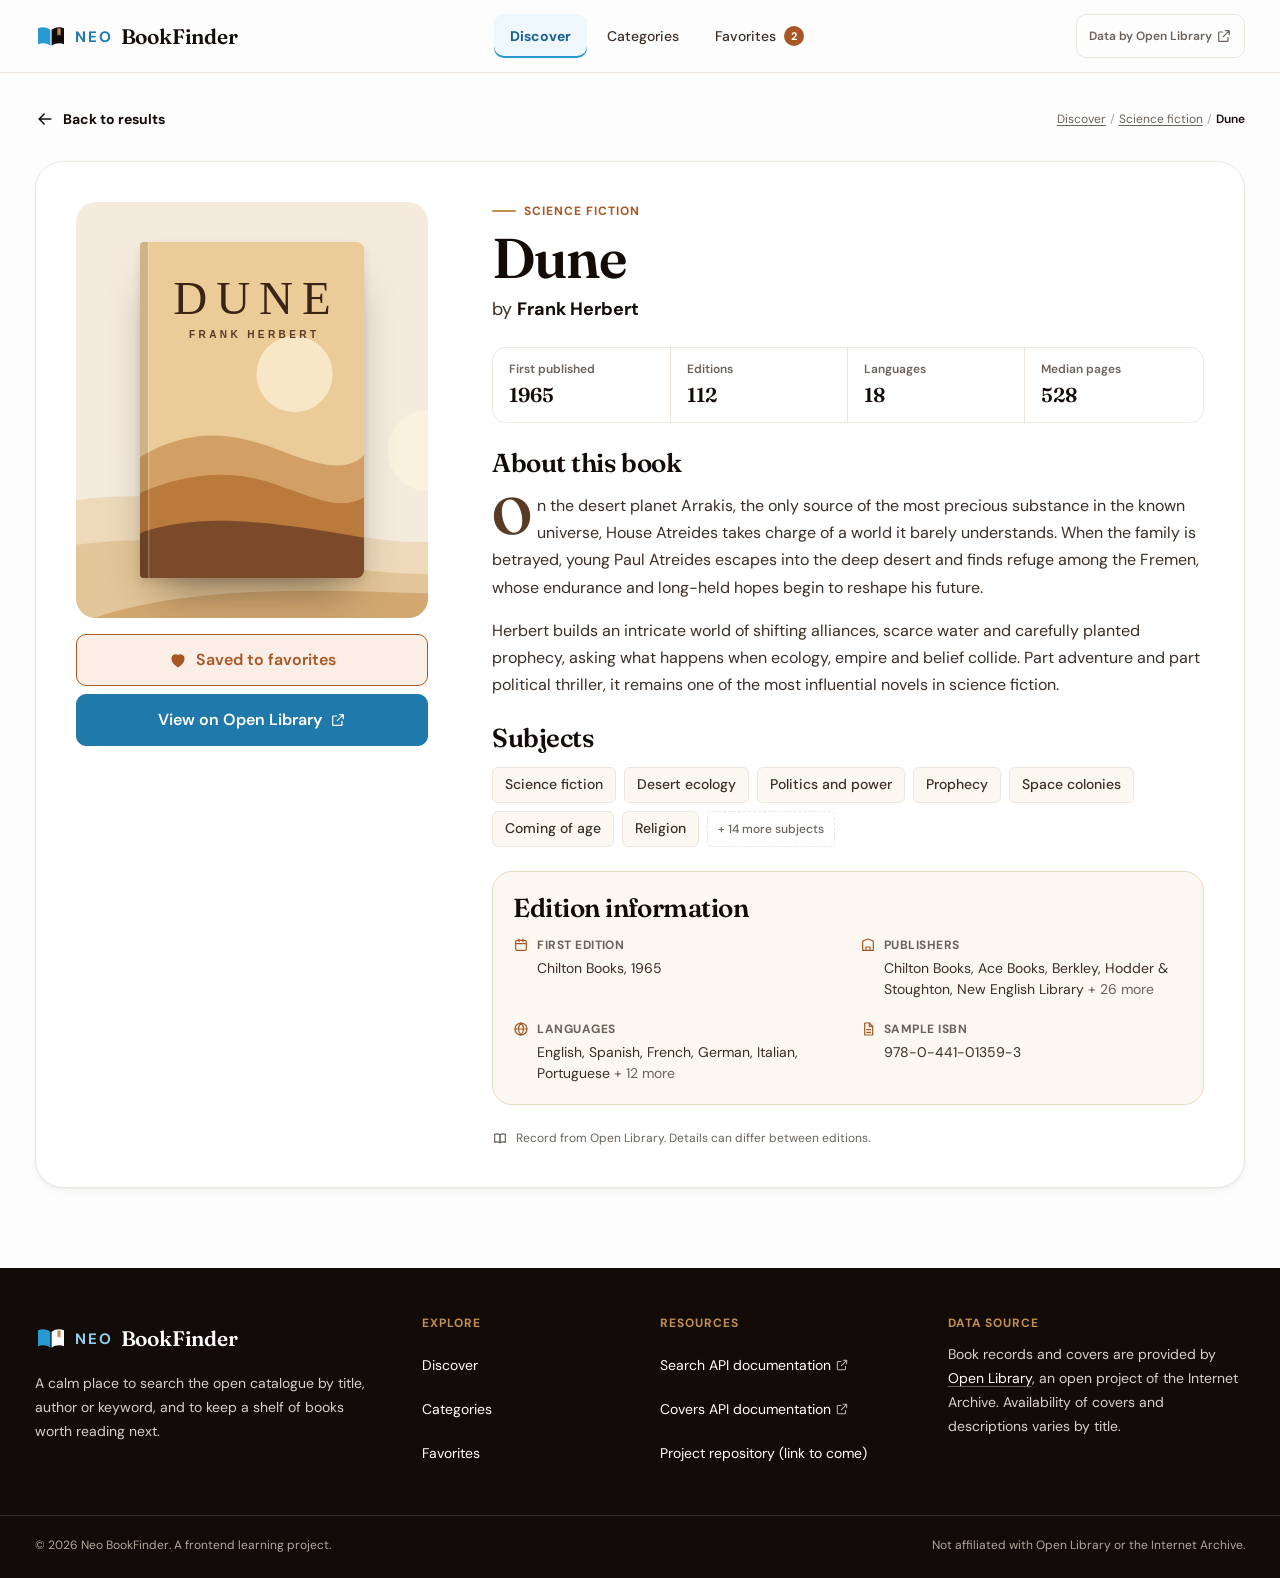
==== book-detail.html @ 9b79792b "Add Phase 1 static UI: pages, design system and assets" ====
<!DOCTYPE html>
<html lang="en">
<head>
  <meta charset="utf-8">
  <meta name="viewport" content="width=device-width, initial-scale=1">
  <title>Dune — Book details · Neo BookFinder</title>
  <meta name="description" content="Static preview of the Neo BookFinder book detail view.">
  <meta name="theme-color" content="#FDFDFD">
  <link rel="icon" href="assets/favicon.svg" type="image/svg+xml">
  <link rel="preconnect" href="https://fonts.googleapis.com">
  <link rel="preconnect" href="https://fonts.gstatic.com" crossorigin>
  <link rel="stylesheet" href="https://fonts.googleapis.com/css2?family=DM+Sans:ital,opsz,wght@0,9..40,400..700;1,9..40,400&amp;family=Fraunces:ital,opsz,wght@0,9..144,400..700;1,9..144,400..600&amp;display=swap">
  <link rel="stylesheet" href="css/styles.css">
</head>
<body>
  <a class="skip-link" href="#main">Skip to main content</a>

  <header class="site-header">
    <div class="container site-header__inner">
      <a class="brand" href="index.html">
        <img class="brand__mark" src="assets/logo-mark.svg" alt="" width="32" height="32">
        <span class="brand__name"><span class="brand__neo">Neo</span> BookFinder</span>
      </a>
      <nav class="site-nav" aria-label="Primary">
        <ul class="site-nav__list" role="list">
          <li><a class="site-nav__link" href="index.html#discover" aria-current="page">Discover</a></li>
          <li><a class="site-nav__link" href="index.html#categories">Categories</a></li>
          <li><a class="site-nav__link" href="index.html#favorites">Favorites <span class="count-badge" aria-label="2 saved">2</span></a></li>
        </ul>
      </nav>
      <a class="header-link" href="https://openlibrary.org/" rel="noopener">
        <span class="header-link__short">Open Library</span><span class="header-link__long">Data by Open Library</span>
        <svg class="icon icon--sm" viewBox="0 0 24 24" aria-hidden="true" focusable="false"><path d="M14 4h6v6M20 4l-9 9"/><path d="M18 14v5a1 1 0 0 1-1 1H5a1 1 0 0 1-1-1V7a1 1 0 0 1 1-1h5"/></svg>
      </a>
    </div>
  </header>

  <main id="main" class="detail-page">
    <div class="container">
      <div class="detail-topbar">
        <a class="back-link" href="index.html#results"><svg class="icon" viewBox="0 0 24 24" aria-hidden="true" focusable="false"><path d="M19 12H5M11 6l-6 6 6 6"/></svg>Back to results</a>
        <nav aria-label="Breadcrumb">
          <ol class="breadcrumb">
            <li><a href="index.html#discover">Discover</a></li>
            <li><a href="index.html#categories">Science fiction</a></li>
            <li><span aria-current="page">Dune</span></li>
          </ol>
        </nav>
      </div>
      <!-- DetailView · Phase 2 can render this inside a page or a <dialog> -->
      <article class="detail" id="detail" aria-labelledby="detail-title" data-component="detail-view">
        <div class="detail__media">
          <div class="detail__stage">
            <div class="detail__cover"><img src="assets/covers/dune.svg" alt="Cover of Dune by Frank Herbert" width="200" height="300"></div>
          </div>
          <div class="detail__actions">
            <button class="btn btn--lg fav-toggle" id="detail-favorite" type="button" aria-pressed="true"><svg class="icon" viewBox="0 0 24 24" aria-hidden="true" focusable="false"><path d="M12 20s-7-4.35-7-10a4 4 0 0 1 7-2.65A4 4 0 0 1 19 10c0 5.65-7 10-7 10z"/></svg><span>Saved to favorites</span></button>
            <a class="btn btn--primary btn--lg" href="https://openlibrary.org/search?q=Dune+Frank+Herbert" rel="noopener">View on Open Library<svg class="icon icon--sm" viewBox="0 0 24 24" aria-hidden="true" focusable="false"><path d="M14 4h6v6M20 4l-9 9"/><path d="M18 14v5a1 1 0 0 1-1 1H5a1 1 0 0 1-1-1V7a1 1 0 0 1 1-1h5"/></svg></a>
          </div>
        </div>
        <div class="detail__content">
          <div class="detail__intro">
            <p class="eyebrow">Science fiction</p>
            <h1 class="detail__title" id="detail-title">Dune</h1>
            <p class="detail__author">by <strong>Frank Herbert</strong></p>
          </div>
          <dl class="facts" aria-label="Publication information">
              <div><dt>First published</dt><dd>1965</dd></div>
              <div><dt>Editions</dt><dd>112</dd></div>
              <div><dt>Languages</dt><dd>18</dd></div>
              <div><dt>Median pages</dt><dd>528</dd></div>
          </dl>
          <section class="detail__section" aria-labelledby="detail-about">
            <h2 class="detail__section-title" id="detail-about">About this book</h2>
              <div class="prose">
                <p>On the desert planet Arrakis, the only source of the most precious substance in the known universe, House Atreides takes charge of a world it barely understands. When the family is betrayed, young Paul Atreides escapes into the deep desert and finds refuge among the Fremen, whose endurance and long-held hopes begin to reshape his future.</p>
                <p>Herbert builds an intricate world of shifting alliances, scarce water and carefully planted prophecy, asking what happens when ecology, empire and belief collide. Part adventure and part political thriller, it remains one of the most influential novels in science fiction.</p>
              </div>
          </section>
          <section class="detail__section" aria-labelledby="detail-subjects">
            <h2 class="detail__section-title" id="detail-subjects">Subjects</h2>
            <ul class="tag-list" role="list">
                <li><a class="tag" href="index.html#discover">Science fiction</a></li>
                <li><a class="tag" href="index.html#discover">Desert ecology</a></li>
                <li><a class="tag" href="index.html#discover">Politics and power</a></li>
                <li><a class="tag" href="index.html#discover">Prophecy</a></li>
                <li><a class="tag" href="index.html#discover">Space colonies</a></li>
                <li><a class="tag" href="index.html#discover">Coming of age</a></li>
                <li><a class="tag" href="index.html#discover">Religion</a></li>
                <li class="tag tag--more">+ 14 more subjects</li>
            </ul>
          </section>
          <section class="detail__section edition-panel" aria-labelledby="detail-edition">
            <h2 class="detail__section-title" id="detail-edition">Edition information</h2>
            <dl class="edition-grid">
                <div><dt><svg class="icon" viewBox="0 0 24 24" aria-hidden="true" focusable="false"><rect x="4" y="5" width="16" height="15" rx="2"/><path d="M4 10h16M9 3v4M15 3v4"/></svg>First edition</dt><dd>Chilton Books, 1965</dd></div>
                <div><dt><svg class="icon" viewBox="0 0 24 24" aria-hidden="true" focusable="false"><path d="M4 20V6l8-3 8 3v14"/><path d="M9 20v-5h6v5M4 20h16"/></svg>Publishers</dt><dd>Chilton Books, Ace Books, Berkley, Hodder &amp; Stoughton, New English Library <span class="more">+ 26 more</span></dd></div>
                <div><dt><svg class="icon" viewBox="0 0 24 24" aria-hidden="true" focusable="false"><circle cx="12" cy="12" r="9"/><path d="M3 12h18M12 3c2.5 2.7 3.8 5.7 3.8 9s-1.3 6.3-3.8 9c-2.5-2.7-3.8-5.7-3.8-9S9.5 5.7 12 3z"/></svg>Languages</dt><dd>English, Spanish, French, German, Italian, Portuguese <span class="more">+ 12 more</span></dd></div>
                <div><dt><svg class="icon" viewBox="0 0 24 24" aria-hidden="true" focusable="false"><path d="M7 3h7l5 5v13H7z"/><path d="M14 3v5h5M10 13h6M10 17h6"/></svg>Sample ISBN</dt><dd>978-0-441-01359-3</dd></div>
            </dl>
          </section>
          <p class="detail__source"><svg class="icon" viewBox="0 0 24 24" aria-hidden="true" focusable="false"><path d="M4 6.5C6.8 5.3 9.5 5.5 12 7v12c-2.5-1.5-5.2-1.7-8-.5z"/><path d="M20 6.5C17.2 5.3 14.5 5.5 12 7v12c2.5-1.5 5.2-1.7 8-.5z"/></svg>Record from Open Library. Details can differ between editions.</p>
        </div>
      </article>
    </div>
  </main>

  <footer class="site-footer">
    <div class="container site-footer__grid">
      <div class="site-footer__brand">
        <a class="brand" href="index.html">
          <img class="brand__mark" src="assets/logo-mark-light.svg" alt="" width="32" height="32">
          <span class="brand__name"><span class="brand__neo">Neo</span> BookFinder</span>
        </a>
        <p class="site-footer__desc">A calm place to search the open catalogue by title, author or keyword, and to keep a shelf of books worth reading next.</p>
      </div>
      <nav aria-labelledby="footer-explore">
        <h2 class="site-footer__heading" id="footer-explore">Explore</h2>
        <ul class="site-footer__links" role="list">
          <li><a href="index.html#discover">Discover</a></li>
          <li><a href="index.html#categories">Categories</a></li>
          <li><a href="index.html#favorites">Favorites</a></li>
        </ul>
      </nav>
      <nav aria-labelledby="footer-resources">
        <h2 class="site-footer__heading" id="footer-resources">Resources</h2>
        <ul class="site-footer__links" role="list">
          <li><a href="https://openlibrary.org/dev/docs/api/search" rel="noopener">Search API documentation <svg class="icon" viewBox="0 0 24 24" aria-hidden="true" focusable="false"><path d="M14 4h6v6M20 4l-9 9"/><path d="M18 14v5a1 1 0 0 1-1 1H5a1 1 0 0 1-1-1V7a1 1 0 0 1 1-1h5"/></svg></a></li>
          <li><a href="https://openlibrary.org/dev/docs/api/covers" rel="noopener">Covers API documentation <svg class="icon" viewBox="0 0 24 24" aria-hidden="true" focusable="false"><path d="M14 4h6v6M20 4l-9 9"/><path d="M18 14v5a1 1 0 0 1-1 1H5a1 1 0 0 1-1-1V7a1 1 0 0 1 1-1h5"/></svg></a></li>
          <li><a href="#" data-placeholder="repository-url">Project repository (link to come)</a></li>
        </ul>
      </nav>
      <div class="site-footer__attr">
        <h2 class="site-footer__heading">Data source</h2>
        <p>Book records and covers are provided by <a href="https://openlibrary.org/" rel="noopener">Open Library</a>, an open project of the Internet Archive. Availability of covers and descriptions varies by title.</p>
      </div>
    </div>
    <div class="container site-footer__bottom">
      <p>&copy; 2026 Neo BookFinder. A frontend learning project.</p>
      <p>Not affiliated with Open Library or the Internet Archive.</p>
    </div>
  </footer>
</body>
</html>
---- css/styles.css ----
/* ==========================================================================
   Neo BookFinder — Phase 1 static UI
   Mobile-first. Breakpoints: 480 / 640 / 768 / 1024 / 1280 (px, min-width).
   Sections: 1 Tokens · 2 Base · 3 Layout · 4 Buttons & icons · 5 Header
             6 Hero & featured · 7 SearchBar · 8 Toolbar · 9 ResultsGrid & BookCard
             10 Aside panels · 11 Load more · 12 Footer · 13 DetailView
             14 UI states · 15 State showcase page · 16 Motion preferences
   ========================================================================== */

/* 1. Tokens ---------------------------------------------------------------- */
:root {
  color-scheme: light;

  /* Brand palette (from the reference) */
  --canvas: #FDFDFD;
  --ink: #130B08;
  --blue-500: #279AD2;          /* brand sky blue: focus rings, icons, accents */
  --blue-600: #2487B8;          /* deep blue: large fills, hover tints */
  --brown-700: #593A25;
  --gold-400: #C18F52;          /* decorative only (3.8:1 on white) */
  --rust-600: #A75724;          /* small accent text (5.2:1 on white) */
  --grey-400: #A7A8A6;          /* borders / disabled only (not body text) */

  /* Accessible extensions */
  --blue-700: #1F7AAB;          /* primary buttons & links: 4.7:1 with white */
  --blue-800: #19628A;          /* hover / pressed */
  --blue-100: #DCEFF9;
  --blue-50: #EEF7FC;
  --beige-50: #FBF7F1;
  --beige-100: #F5EBDD;
  --beige-200: #EBD9C1;
  --gold-100: #F4E6D2;
  --rust-50: #FBEEE6;
  --danger-600: #A33A1F;
  --danger-50: #FCEFEA;

  /* Semantic roles */
  --color-bg: var(--canvas);
  --color-surface: #FFFFFF;
  --color-surface-warm: var(--beige-50);
  --color-text: var(--ink);
  --color-text-soft: #3B2E26;
  --color-text-muted: #6B625C;  /* 5.8:1 on canvas */
  --color-line: #ECE6DF;
  --color-line-strong: #D8CFC5;
  --color-link: var(--blue-700);
  --color-focus: var(--blue-500);

  /* Typography */
  --font-serif: "Fraunces", "Iowan Old Style", "Palatino Linotype", Georgia, "Times New Roman", serif;
  --font-sans: "DM Sans", system-ui, -apple-system, "Segoe UI", Roboto, "Helvetica Neue", Arial, sans-serif;

  --text-2xs: 0.6875rem;  /* 11 */
  --text-xs: 0.75rem;     /* 12 */
  --text-sm: 0.875rem;    /* 14 */
  --text-base: 1rem;      /* 16 */
  --text-md: 1.125rem;    /* 18 */
  --text-lg: 1.25rem;     /* 20 */
  --text-xl: clamp(1.375rem, 1.2rem + 0.6vw, 1.625rem);
  --text-2xl: clamp(1.625rem, 1.35rem + 1vw, 2.125rem);
  --text-3xl: clamp(2rem, 1.6rem + 1.6vw, 2.75rem);
  --text-4xl: clamp(2.25rem, 1.7rem + 2.4vw, 3.5rem);

  --leading-tight: 1.08;
  --leading-snug: 1.25;
  --leading-normal: 1.5;
  --leading-relaxed: 1.7;

  --tracking-wide: 0.08em;
  --tracking-tight: -0.02em;

  /* Spacing (4px base) */
  --space-1: 0.25rem;
  --space-2: 0.5rem;
  --space-3: 0.75rem;
  --space-4: 1rem;
  --space-5: 1.25rem;
  --space-6: 1.5rem;
  --space-8: 2rem;
  --space-10: 2.5rem;
  --space-12: 3rem;
  --space-16: 4rem;
  --space-20: 5rem;

  /* Radii */
  --radius-xs: 6px;
  --radius-sm: 10px;
  --radius-md: 14px;
  --radius-lg: 20px;
  --radius-xl: 28px;
  --radius-full: 999px;

  /* Shadows (restrained, warm) */
  --shadow-xs: 0 1px 2px rgb(19 11 8 / 0.05);
  --shadow-sm: 0 1px 2px rgb(19 11 8 / 0.04), 0 4px 12px -4px rgb(19 11 8 / 0.08);
  --shadow-md: 0 2px 4px rgb(19 11 8 / 0.04), 0 16px 32px -16px rgb(19 11 8 / 0.18);
  --shadow-cover: 0 2px 4px rgb(19 11 8 / 0.10), 0 14px 24px -12px rgb(19 11 8 / 0.35);
  --shadow-cover-lg: 0 4px 8px rgb(19 11 8 / 0.10), 0 28px 44px -18px rgb(19 11 8 / 0.45);
  --ring: 0 0 0 3px var(--color-bg), 0 0 0 5px var(--color-focus);

  /* Motion */
  --ease-out: cubic-bezier(0.2, 0.7, 0.2, 1);
  --duration-fast: 120ms;
  --duration: 200ms;
  --duration-slow: 320ms;

  /* Layout */
  --container: 80rem;           /* 1280 */
  --container-narrow: 62rem;
  --gutter: clamp(1rem, 0.6rem + 2vw, 2.5rem);
  --header-height: 4.5rem;
  --tap: 2.75rem;               /* 44px minimum touch target */
  --cover-ratio: 2 / 3;
}

/* 2. Base ------------------------------------------------------------------ */
*,
*::before,
*::after { box-sizing: border-box; }

html {
  -webkit-text-size-adjust: 100%;
  text-size-adjust: 100%;
  scroll-behavior: smooth;
}

body {
  margin: 0;
  min-height: 100vh;
  background: var(--color-bg);
  color: var(--color-text);
  font-family: var(--font-sans);
  font-size: var(--text-base);
  line-height: var(--leading-normal);
  -webkit-font-smoothing: antialiased;
  text-rendering: optimizeLegibility;
  overflow-x: clip;
}

img,
svg { display: block; max-width: 100%; }
img { height: auto; }

h1, h2, h3, h4, p, ul, ol, dl, dd, figure, blockquote { margin: 0; }
ul[role="list"], ol[role="list"] { list-style: none; padding: 0; }

h1, h2, h3 {
  font-family: var(--font-serif);
  font-weight: 600;
  line-height: var(--leading-snug);
  letter-spacing: var(--tracking-tight);
  font-optical-sizing: auto;
  text-wrap: balance;
}
h4 { font-size: var(--text-base); font-weight: 600; }
p { text-wrap: pretty; }

a { color: var(--color-link); text-underline-offset: 0.2em; text-decoration-thickness: 1px; }
a:hover { color: var(--blue-800); }

button, input, select, textarea { font: inherit; color: inherit; }
button { cursor: pointer; }
button:disabled { cursor: not-allowed; }

:focus-visible { outline: 3px solid var(--color-focus); outline-offset: 2px; }
:focus:not(:focus-visible) { outline: none; }

::selection { background: var(--blue-100); color: var(--ink); }

.visually-hidden {
  position: absolute !important;
  width: 1px; height: 1px;
  padding: 0; margin: -1px;
  overflow: hidden; clip: rect(0 0 0 0);
  white-space: nowrap; border: 0;
}

.skip-link {
  position: absolute;
  top: var(--space-3); left: var(--space-3);
  z-index: 100;
  padding: var(--space-3) var(--space-4);
  border-radius: var(--radius-sm);
  background: var(--ink);
  color: #fff;
  font-weight: 600;
  text-decoration: none;
  transform: translateY(-160%);
  transition: transform var(--duration) var(--ease-out);
}
.skip-link:focus-visible { transform: none; color: #fff; }

/* 3. Layout ---------------------------------------------------------------- */
.container {
  width: 100%;
  max-width: calc(var(--container) + var(--gutter) * 2);
  margin-inline: auto;
  padding-inline: var(--gutter);
}
.container--narrow { max-width: calc(var(--container-narrow) + var(--gutter) * 2); }

.section { padding-block: var(--space-12); }

.eyebrow {
  display: inline-flex;
  align-items: center;
  gap: var(--space-2);
  color: var(--rust-600);
  font-size: var(--text-xs);
  font-weight: 700;
  letter-spacing: var(--tracking-wide);
  text-transform: uppercase;
}
.eyebrow::before {
  content: "";
  width: 1.5rem; height: 2px;
  border-radius: 2px;
  background: var(--gold-400);
}
.eyebrow--plain::before { display: none; }

.section-head {
  display: flex;
  flex-wrap: wrap;
  align-items: end;
  justify-content: space-between;
  gap: var(--space-2) var(--space-6);
  margin-bottom: var(--space-5);
}
.section-head__title { font-size: var(--text-2xl); }
.section-head__sub { color: var(--color-text-muted); font-size: var(--text-sm); }

/* 4. Buttons & icons --------------------------------------------------------- */
.icon {
  width: 1.25rem; height: 1.25rem;
  flex: none;
  fill: none;
  stroke: currentColor;
  stroke-width: 1.8;
  stroke-linecap: round;
  stroke-linejoin: round;
}
.icon--sm { width: 1rem; height: 1rem; }
.icon--lg { width: 1.5rem; height: 1.5rem; }

.btn {
  --btn-bg: var(--color-surface);
  --btn-fg: var(--ink);
  --btn-border: var(--color-line-strong);
  display: inline-flex;
  align-items: center;
  justify-content: center;
  gap: var(--space-2);
  min-height: var(--tap);
  padding: 0.625rem 1.125rem;
  border: 1px solid var(--btn-border);
  border-radius: var(--radius-sm);
  background: var(--btn-bg);
  color: var(--btn-fg);
  font-size: var(--text-sm);
  font-weight: 600;
  line-height: 1.2;
  text-decoration: none;
  white-space: nowrap;
  transition: background-color var(--duration) var(--ease-out),
              border-color var(--duration) var(--ease-out),
              color var(--duration) var(--ease-out),
              box-shadow var(--duration) var(--ease-out),
              transform var(--duration-fast) var(--ease-out);
}
.btn:hover { --btn-border: var(--ink); color: var(--btn-fg); }
.btn:active { transform: translateY(1px); }
.btn:focus-visible { outline: none; box-shadow: var(--ring); }

.btn--primary {
  --btn-bg: var(--blue-700);
  --btn-fg: #fff;
  --btn-border: var(--blue-700);
}
.btn--primary:hover { --btn-bg: var(--blue-800); --btn-border: var(--blue-800); }

.btn--dark {
  --btn-bg: var(--ink);
  --btn-fg: #fff;
  --btn-border: var(--ink);
}
.btn--dark:hover { --btn-bg: var(--brown-700); --btn-border: var(--brown-700); }

.btn--ghost {
  --btn-bg: transparent;
  --btn-border: transparent;
  --btn-fg: var(--color-link);
  padding-inline: var(--space-3);
}
.btn--ghost:hover { --btn-bg: var(--blue-50); --btn-border: transparent; --btn-fg: var(--blue-800); }

.btn--lg { min-height: 3.25rem; padding-inline: 1.5rem; font-size: var(--text-base); }
.btn--block { width: 100%; }

.btn:disabled,
.btn[aria-disabled="true"] {
  --btn-bg: #F1EEEA;
  --btn-fg: #8C847E;
  --btn-border: #E4DED7;
  box-shadow: none;
  transform: none;
  cursor: not-allowed;
}

/* Loading modifier: add .is-loading + aria-busy="true" + disabled in Phase 2 */
.btn.is-loading { position: relative; cursor: progress; }
.btn.is-loading:disabled {             /* stays "active-looking" so it reads as busy, not unavailable */
  --btn-bg: var(--color-surface);
  --btn-fg: var(--color-text-soft);
  --btn-border: var(--color-line-strong);
  cursor: progress;
}
.btn.is-loading .spinner { color: var(--blue-700); }
.btn .spinner { display: none; }
.btn.is-loading .spinner { display: block; }
.btn.is-loading .btn__icon { display: none; }

.spinner {
  width: 1rem; height: 1rem;
  flex: none;
  border: 2px solid currentColor;
  border-right-color: transparent;
  border-radius: 50%;
  animation: spin 800ms linear infinite;
}
@keyframes spin { to { transform: rotate(360deg); } }

/* Round icon button (favorites, view toggle, close) */
.icon-btn {
  display: inline-grid;
  place-items: center;
  width: var(--tap);
  height: var(--tap);
  padding: 0;
  border: 1px solid var(--color-line-strong);
  border-radius: 50%;
  background: var(--color-surface);
  color: var(--ink);
  transition: background-color var(--duration) var(--ease-out),
              border-color var(--duration) var(--ease-out),
              color var(--duration) var(--ease-out),
              transform var(--duration-fast) var(--ease-out);
}
.icon-btn:hover { border-color: var(--ink); }
.icon-btn:active { transform: scale(0.95); }
.icon-btn:focus-visible { outline: none; box-shadow: var(--ring); }

/* Favorite toggle: pressed state uses fill + label change, not color alone */
.fav-btn[aria-pressed="true"] { color: var(--rust-600); border-color: var(--rust-600); background: var(--rust-50); }
.fav-btn[aria-pressed="true"] .icon { fill: currentColor; }

.tag {
  display: inline-flex;
  align-items: center;
  min-height: 1.75rem;
  padding: 0.25rem 0.625rem;
  border: 1px solid var(--color-line);
  border-radius: var(--radius-xs);
  background: var(--color-surface-warm);
  color: var(--color-text-soft);
  font-size: var(--text-xs);
  font-weight: 500;
  line-height: 1.2;
  text-decoration: none;
}
a.tag { min-height: 2.25rem; padding-inline: 0.75rem; font-size: var(--text-sm); }
a.tag:hover { border-color: var(--brown-700); color: var(--ink); }
a.tag:focus-visible { outline: none; box-shadow: var(--ring); }
@media (max-width: 767px), (pointer: coarse) {
  a.tag { min-height: var(--tap); }
}
.tag--on-dark { border-color: rgb(255 255 255 / 0.35); background: rgb(255 255 255 / 0.18); color: #fff; }

/* 5. Header ---------------------------------------------------------------- */
.site-header {
  position: relative;
  z-index: 10;
  border-bottom: 1px solid var(--color-line);
  background: rgb(253 253 253 / 0.96);
}
.site-header__inner {
  display: grid;
  grid-template-columns: 1fr auto;
  grid-template-areas: "brand extra" "nav nav";
  align-items: center;
  gap: var(--space-3) var(--space-6);
  padding-block: var(--space-3);
}

.brand {
  grid-area: brand;
  display: inline-flex;
  align-items: center;
  gap: var(--space-2);
  min-height: var(--tap);
  color: var(--ink);
  text-decoration: none;
  border-radius: var(--radius-xs);
}
.brand:hover { color: var(--ink); }
.brand__mark { width: 2rem; height: 2rem; }
.brand__name {
  font-family: var(--font-serif);
  font-size: 1.3125rem;
  font-weight: 600;
  letter-spacing: -0.01em;
  line-height: 1;
  white-space: nowrap;
}
.brand__neo {
  margin-right: 0.15em;
  font-family: var(--font-sans);
  font-size: 0.72em;
  font-weight: 700;
  letter-spacing: 0.14em;
  text-transform: uppercase;
  color: var(--blue-700);
  vertical-align: 0.12em;
}

.site-nav { grid-area: nav; }
.site-nav__list {
  display: grid;
  grid-template-columns: repeat(3, 1fr);
  gap: var(--space-1);
  padding: var(--space-1);
  border-radius: var(--radius-md);
  background: #F4F1EC;
}
.site-nav__link {
  display: flex;
  align-items: center;
  justify-content: center;
  gap: var(--space-2);
  min-height: var(--tap);
  padding: var(--space-2) var(--space-3);
  border-radius: var(--radius-sm);
  color: var(--color-text-soft);
  font-size: var(--text-sm);
  font-weight: 500;
  text-decoration: none;
  transition: background-color var(--duration) var(--ease-out), color var(--duration) var(--ease-out);
}
.site-nav__link:hover { color: var(--ink); background: rgb(255 255 255 / 0.7); }
.site-nav__link[aria-current] {
  background: var(--color-surface);
  color: var(--blue-800);
  font-weight: 700;
  box-shadow: var(--shadow-xs), inset 0 -2px 0 var(--blue-500);
}
.site-nav__link:focus-visible { outline: none; box-shadow: var(--ring); }

.count-badge {
  display: inline-grid;
  place-items: center;
  min-width: 1.25rem;
  height: 1.25rem;
  padding-inline: 0.3rem;
  border-radius: var(--radius-full);
  background: var(--rust-600);
  color: #fff;
  font-size: var(--text-2xs);
  font-weight: 700;
  line-height: 1;
}

.header-link {
  grid-area: extra;
  display: inline-flex;
  align-items: center;
  gap: var(--space-1);
  min-height: var(--tap);
  padding-inline: var(--space-2);
  border-radius: var(--radius-sm);
  color: var(--color-text-muted);
  font-size: var(--text-xs);
  font-weight: 600;
  text-decoration: none;
}
.header-link:hover { color: var(--ink); }
.header-link__long { display: none; }

/* 6. Hero & featured book ---------------------------------------------------- */
.hero {
  position: relative;
  padding-block: var(--space-8) var(--space-10);
  overflow: hidden;
}
.hero::before {                    /* soft decorative shape behind the intro */
  content: "";
  position: absolute;
  top: -8rem; left: -10rem;
  width: 28rem; height: 28rem;
  border-radius: 50%;
  background: radial-gradient(closest-side, var(--blue-50), transparent);
  pointer-events: none;
}
.hero__grid {
  position: relative;
  display: grid;
  gap: var(--space-8);
}
.hero__intro { display: grid; gap: var(--space-4); align-content: start; }
.hero__title {
  font-size: var(--text-4xl);
  line-height: var(--leading-tight);
  font-weight: 560;
  max-width: 15ch;
}
.hero__title em { font-style: italic; font-weight: 440; color: var(--brown-700); }
.hero__lede {
  max-width: 44ch;
  color: var(--color-text-muted);
  font-size: var(--text-md);
}
.hero__lede + .search { margin-top: var(--space-2); }

.featured {
  position: relative;
  isolation: isolate;
  display: grid;
  grid-template-columns: 7rem 1fr;
  grid-template-areas:
    "badge badge"
    "cover head"
    "desc desc"
    "actions actions";
  gap: var(--space-4) var(--space-5);
  align-items: start;
  padding: var(--space-5);
  border-radius: var(--radius-xl);
  background: var(--beige-100);
  overflow: hidden;
}
.featured__art {                   /* decorative dunes + sun */
  position: absolute;
  inset: auto 0 0 0;
  z-index: -1;
  height: 62%;
  background: url("../assets/decor-dunes.svg") right bottom / cover no-repeat;
  pointer-events: none;
}
.featured__badge {
  grid-area: badge;
  justify-self: start;
  display: inline-flex;
  align-items: center;
  gap: var(--space-1);
  padding: 0.3rem 0.6rem 0.3rem 0.45rem;
  border-radius: var(--radius-xs);
  background: rgb(255 255 255 / 0.75);
  color: var(--brown-700);
  font-size: var(--text-xs);
  font-weight: 700;
  letter-spacing: 0.02em;
}
.featured__badge .icon { color: var(--rust-600); }
.featured__cover {
  grid-area: cover;
  aspect-ratio: var(--cover-ratio);
  border-radius: 4px 8px 8px 4px;
  overflow: hidden;
  box-shadow: var(--shadow-cover-lg);
}
.featured__cover img { width: 100%; height: 100%; object-fit: cover; }
.featured__head { grid-area: head; display: grid; gap: var(--space-2); align-content: center; min-height: 100%; }
.featured__tags { display: flex; flex-wrap: wrap; gap: var(--space-1); }
.featured__tags .tag { background: rgb(255 255 255 / 0.65); border-color: rgb(89 58 37 / 0.14); }
.featured__title { font-size: var(--text-3xl); line-height: 1.05; }
.featured__author { font-weight: 600; color: var(--color-text-soft); }
.featured__meta { color: var(--brown-700); font-size: var(--text-sm); }
.featured__desc {
  grid-area: desc;
  max-width: 46ch;
  color: var(--color-text-soft);
  font-size: var(--text-sm);
  line-height: var(--leading-relaxed);
}
.featured__actions { grid-area: actions; display: flex; flex-wrap: wrap; align-items: center; gap: var(--space-3); }
.featured__actions .icon-btn { background: rgb(255 255 255 / 0.85); border-color: rgb(89 58 37 / 0.2); }

/* 7. SearchBar ------------------------------------------------------------- */
.search {
  display: grid;
  gap: var(--space-3);
  padding: var(--space-4);
  border: 1px solid var(--color-line);
  border-radius: var(--radius-lg);
  background: var(--color-surface);
  box-shadow: var(--shadow-md);
}
.search__top {
  display: flex;
  flex-wrap: wrap;
  align-items: center;
  justify-content: space-between;
  gap: var(--space-2) var(--space-4);
}
.search__label { font-size: var(--text-sm); font-weight: 700; }

/* Search-mode segmented control (native radios, no JS needed) */
.segmented {
  display: inline-flex;
  align-items: center;
  gap: var(--space-2);
  margin: 0;
  padding: 0;
  border: 0;
  min-inline-size: 0;
}
.segmented__legend {
  float: left;
  padding: 0;
  color: var(--color-text-muted);
  font-size: var(--text-xs);
  font-weight: 500;
}
.segmented__track {
  display: inline-flex;
  padding: 3px;
  border-radius: var(--radius-sm);
  background: #F4F1EC;
}
.segmented__input { position: absolute; opacity: 0; width: 1px; height: 1px; pointer-events: none; }
.segmented__option {
  display: inline-grid;
  place-items: center;
  min-width: 3.5rem;
  min-height: 2.25rem;
  padding: 0 0.75rem;
  border-radius: 8px;
  color: var(--color-text-muted);
  font-size: var(--text-xs);
  font-weight: 600;
  cursor: pointer;
  transition: background-color var(--duration) var(--ease-out), color var(--duration) var(--ease-out);
}
.segmented__option:hover { color: var(--ink); }
.segmented__input:checked + .segmented__option {
  background: var(--color-surface);
  color: var(--blue-800);
  box-shadow: var(--shadow-xs), 0 0 0 1px var(--color-line);
}
.segmented__input:focus-visible + .segmented__option { box-shadow: var(--ring); }
.segmented__input:disabled + .segmented__option { cursor: not-allowed; opacity: 0.55; }

.search__field { position: relative; display: grid; gap: var(--space-2); }
.search__control {
  position: relative;
  display: flex;
  align-items: center;
  min-height: 3.5rem;
  border: 1.5px solid var(--color-line-strong);
  border-radius: var(--radius-md);
  background: var(--color-surface);
  transition: border-color var(--duration) var(--ease-out), box-shadow var(--duration) var(--ease-out), background-color var(--duration) var(--ease-out);
}
.search__icon {
  position: absolute;
  left: 1rem;
  width: 1.375rem; height: 1.375rem;
  color: var(--color-text-muted);
  pointer-events: none;
  transition: color var(--duration) var(--ease-out);
}
.search__input {
  width: 100%;
  min-width: 0;
  height: 100%;
  min-height: 3.25rem;
  padding: 0 1rem 0 3.1rem;
  border: 0;
  border-radius: inherit;
  background: transparent;
  font-size: var(--text-md);
  outline: none;
}
.search__input::placeholder { color: #736B64; opacity: 1; }
.search__input::-webkit-search-cancel-button { -webkit-appearance: none; appearance: none; }

/* States: hover · focus · filled · disabled */
.search__control:hover,
.search__control.is-hover { border-color: #A89C90; }
.search__control:focus-within,
.search__control.is-focus {
  border-color: var(--blue-700);
  box-shadow: 0 0 0 4px rgb(39 154 210 / 0.22);
}
.search__control:focus-within .search__icon,
.search__control.is-focus .search__icon { color: var(--blue-700); }
.search__control:has(.search__input:not(:placeholder-shown)),
.search__control.is-filled { border-color: var(--ink); }
.search__control:has(.search__input:not(:placeholder-shown)) .search__icon,
.search__control.is-filled .search__icon { color: var(--ink); }
.search__control:has(.search__input:not(:placeholder-shown)):focus-within { border-color: var(--blue-700); }
.search__control:has(.search__input:disabled) {
  border-color: #E4DED7;
  background: #F6F3EF;
  box-shadow: none;
}
.search__input:disabled { cursor: not-allowed; color: #8C847E; }
.search__control:has(.search__input:disabled) .search__icon { color: #B5ADA6; }

.search__submit { min-height: 3.25rem; font-size: var(--text-base); }
.search__help { color: var(--color-text-muted); font-size: var(--text-xs); }
.search__help strong { color: var(--color-text-soft); font-weight: 600; }

@media (min-width: 640px) {
  .search { padding: var(--space-5); }
  .search__field { display: block; }
  .search__input { padding-right: 8.5rem; }
  .search__submit {
    position: absolute;
    top: 0.3125rem; right: 0.3125rem; bottom: 0.3125rem;
    min-height: 0;
    padding-inline: 1.5rem;
  }
}

/* 8. Discovery layout & toolbar --------------------------------------------- */
.discover { padding-top: var(--space-10); border-top: 1px solid var(--color-line); }
.discover__layout { display: grid; gap: var(--space-12); }
.discover__main { min-width: 0; }

.toolbar {
  display: grid;
  grid-template-columns: minmax(0, 1fr) auto;
  grid-template-areas: "count toggle" "controls controls";
  gap: var(--space-3) var(--space-4);
  margin-bottom: var(--space-6);
  padding: var(--space-3);
  border: 1px solid var(--color-line);
  border-radius: var(--radius-md);
  background: var(--color-surface-warm);
}
.toolbar__count {
  grid-area: count;
  align-self: center;
  color: var(--color-text-muted);
  font-size: var(--text-sm);
}
.toolbar__count strong { color: var(--ink); font-weight: 700; }
.toolbar__count q { color: var(--ink); font-weight: 600; }
.toolbar__controls {
  grid-area: controls;
  display: grid;
  grid-template-columns: repeat(2, minmax(0, 1fr));
  gap: var(--space-2);
}
.toolbar__controls .select--subject { grid-column: 1 / -1; }

.select {
  position: relative;
  display: flex;
  align-items: center;
  min-width: 0;
  min-height: var(--tap);
  border: 1px solid var(--color-line-strong);
  border-radius: var(--radius-sm);
  background: var(--color-surface);
  transition: border-color var(--duration) var(--ease-out), box-shadow var(--duration) var(--ease-out);
}
.select:hover { border-color: #A89C90; }
.select:focus-within { border-color: var(--blue-700); box-shadow: 0 0 0 3px rgb(39 154 210 / 0.25); }
.select__label {
  flex: none;
  padding-left: 0.75rem;
  color: var(--color-text-muted);
  font-size: var(--text-xs);
  font-weight: 600;
  white-space: nowrap;
  cursor: pointer;
}
.select select {
  flex: 1;
  min-width: 0;
  height: 100%;
  min-height: calc(var(--tap) - 2px);
  padding: 0 2.1rem 0 0.4rem;
  border: 0;
  background: transparent;
  font-size: var(--text-sm);
  font-weight: 600;
  text-overflow: ellipsis;
  appearance: none;
  -webkit-appearance: none;
  cursor: pointer;
  outline: none;
}
.select__chevron {
  position: absolute;
  right: 0.7rem;
  width: 1rem; height: 1rem;
  color: var(--color-text-muted);
  pointer-events: none;
}
.select:has(select:disabled) { background: #F6F3EF; border-color: #E4DED7; }
.select select:disabled { cursor: not-allowed; color: #8C847E; }

.view-toggle {
  grid-area: toggle;
  display: inline-flex;
  justify-self: end;
  align-self: center;
  gap: 2px;
  padding: 2px;
  border: 1px solid var(--color-line-strong);
  border-radius: var(--radius-sm);
  background: var(--color-surface);
}
.view-toggle .icon-btn {
  width: 2.5rem; height: 2.5rem;
  border: 0;
  border-radius: 8px;
  color: var(--color-text-muted);
}
.view-toggle .icon-btn:hover { color: var(--ink); background: #F4F1EC; }
.view-toggle .icon-btn[aria-pressed="true"] { background: var(--blue-50); color: var(--blue-800); box-shadow: inset 0 0 0 1px var(--blue-100); }

@media (min-width: 640px) {
  .toolbar { padding: var(--space-3) var(--space-3) var(--space-3) var(--space-4); }
  .toolbar__controls { display: flex; flex-wrap: wrap; }
  .toolbar__controls .select { flex: 1 1 0; }
}
@media (min-width: 1280px) {
  .toolbar {
    display: flex;
    flex-wrap: wrap;
    align-items: center;
    justify-content: space-between;
    padding: var(--space-2) var(--space-2) var(--space-2) var(--space-4);
  }
  .toolbar__count { flex: 1 1 auto; }
  .toolbar__controls .select { flex: 0 1 auto; }
  .toolbar__controls .select select { max-width: 9.5rem; }
}

/* 9. ResultsGrid & BookCard ------------------------------------------------- */
.book-grid {
  display: grid;
  grid-template-columns: repeat(2, minmax(0, 1fr));
  gap: var(--space-6) var(--space-3);
  margin: 0;
  padding: 0;
  list-style: none;
}
.book-grid > li { display: flex; min-width: 0; }

.book-card {
  position: relative;
  display: flex;
  flex-direction: column;
  width: 100%;
  padding: var(--space-2) var(--space-2) var(--space-4);
  border: 1px solid var(--color-line);
  border-radius: var(--radius-lg);
  background: var(--color-surface);
  transition: transform var(--duration) var(--ease-out),
              box-shadow var(--duration) var(--ease-out),
              border-color var(--duration) var(--ease-out);
}
.book-card:hover { transform: translateY(-3px); border-color: var(--color-line-strong); box-shadow: var(--shadow-md); }
.book-card:focus-within { border-color: var(--blue-500); }

.book-card__cover {
  position: relative;
  aspect-ratio: var(--cover-ratio);
  border-radius: var(--radius-sm);
  background: var(--beige-100);
  overflow: hidden;
  box-shadow: var(--shadow-cover);
}
.book-card__cover img { width: 100%; height: 100%; object-fit: cover; transition: transform var(--duration-slow) var(--ease-out); }
.book-card:hover .book-card__cover img { transform: scale(1.025); }

.book-card__actions {
  display: flex;
  align-items: center;
  justify-content: space-between;
  gap: var(--space-2);
  margin-top: var(--space-1);
}
.book-card__fav { position: relative; z-index: 2; flex: none; border-color: var(--color-line); }
.book-card__fav .icon { width: 1.125rem; height: 1.125rem; }

.book-card__body {
  display: flex;
  flex: 1;
  flex-direction: column;
  gap: var(--space-1);
  padding: var(--space-3) var(--space-1) 0;
}
.book-card__subject {
  overflow: hidden;
  color: var(--rust-600);
  font-size: var(--text-2xs);
  font-weight: 700;
  letter-spacing: 0.06em;
  text-transform: uppercase;
  white-space: nowrap;
  text-overflow: ellipsis;
}
.book-card__title {
  display: -webkit-box;
  overflow: hidden;
  font-size: var(--text-base);
  line-height: 1.25;
  -webkit-box-orient: vertical;
  -webkit-line-clamp: 2;
  line-clamp: 2;
}
.book-card__author {
  overflow: hidden;
  color: var(--color-text-soft);
  font-size: var(--text-sm);
  white-space: nowrap;
  text-overflow: ellipsis;
}
.book-card__meta {
  display: flex;
  flex-wrap: wrap;
  gap: 0 var(--space-3);
  margin-top: auto;
  padding-top: var(--space-2);
  color: var(--color-text-muted);
  font-size: var(--text-xs);
}
.book-card__meta div { display: inline-flex; align-items: center; gap: 0.3rem; }
.book-card__meta .icon { width: 0.875rem; height: 0.875rem; color: var(--grey-400); }
.book-card__meta dd { display: inline-flex; align-items: center; gap: 0.3rem; font-variant-numeric: tabular-nums; }

.book-card__link {
  display: inline-flex;
  align-items: center;
  align-self: flex-start;
  gap: var(--space-1);
  min-height: var(--tap);
  color: var(--blue-700);
  font-size: var(--text-sm);
  font-weight: 700;
  text-decoration: none;
  border-radius: var(--radius-xs);
}
.book-card__link .icon { width: 1rem; height: 1rem; transition: transform var(--duration) var(--ease-out); }
.book-card__link::after {          /* stretched hit area; fav button sits above it (no nesting) */
  content: "";
  position: absolute;
  inset: 0;
  z-index: 1;
  border-radius: var(--radius-lg);
}
.book-card:hover .book-card__link { color: var(--blue-800); }
.book-card:hover .book-card__link .icon { transform: translateX(3px); }
.book-card__link:focus-visible { outline: none; }
.book-card__link:focus-visible::after { box-shadow: var(--ring); }

/* Missing cover: local placeholder + typeset title so it still reads as a book */
.cover-fallback {
  position: absolute;
  inset: auto 12% 12% 14%;
  display: grid;
  gap: 0.35rem;
  text-align: left;
  pointer-events: none;
}
.cover-fallback__title {
  font-family: var(--font-serif);
  font-size: clamp(0.95rem, 0.8rem + 0.5vw, 1.2rem);
  font-weight: 600;
  line-height: 1.15;
  color: var(--brown-700);
}
.cover-fallback__author { color: var(--brown-700); font-size: var(--text-2xs); font-weight: 700; letter-spacing: 0.08em; text-transform: uppercase; }
.cover-fallback__note {
  position: absolute;
  top: 0.6rem; left: 0.6rem;
  padding: 0.15rem 0.45rem;
  border-radius: 4px;
  background: rgb(255 255 255 / 0.85);
  color: var(--color-text-muted);
  font-size: var(--text-2xs);
  font-weight: 600;
}

/* List view modifier (Phase 2 toggles .book-grid--list) and very narrow screens */
.book-grid--list { grid-template-columns: 1fr; gap: var(--space-3); }
.book-grid--list .book-card { display: grid; grid-template-columns: 5.5rem 1fr; gap: var(--space-4); padding: var(--space-3); }
.book-grid--list .book-card__body { padding: 0; }
.book-grid--list .book-card__cover { align-self: start; }
.book-grid--list .cover-fallback { display: none; }

.book-card__link { white-space: nowrap; }
@media (max-width: 479px) {
  .book-card__link .icon { display: none; }
}
@media (max-width: 359px) {
  .book-grid { grid-template-columns: 1fr; }
}
@media (min-width: 640px) {
  .book-grid { grid-template-columns: repeat(3, minmax(0, 1fr)); gap: var(--space-8) var(--space-5); }
  .book-card { padding: var(--space-3) var(--space-3) var(--space-4); }
  .book-card__title { font-size: 1.0625rem; }
}
@media (min-width: 1280px) {
  .book-grid { grid-template-columns: repeat(4, minmax(0, 1fr)); }
}

/* 10. Aside discovery panels ----------------------------------------------- */
.discover__aside { display: grid; gap: var(--space-5); align-content: start; }

.panel {
  padding: var(--space-5);
  border: 1px solid var(--color-line);
  border-radius: var(--radius-lg);
  background: var(--color-surface);
}
.panel--blue { border-color: var(--blue-100); background: var(--blue-50); }
.panel--warm { border-color: var(--beige-200); background: var(--beige-50); }
.panel__head {
  display: flex;
  flex-wrap: wrap;
  align-items: baseline;
  justify-content: space-between;
  gap: var(--space-3);
  margin-bottom: var(--space-4);
}
.panel__title { font-size: var(--text-lg); }
.panel__sub { margin-top: calc(var(--space-1) * -2); margin-bottom: var(--space-4); color: var(--color-text-muted); font-size: var(--text-xs); }
.panel__more { display: inline-flex; align-items: center; min-height: var(--tap); margin-block: calc(var(--space-3) * -1); color: var(--blue-800); font-size: var(--text-xs); font-weight: 700; text-decoration: none; white-space: nowrap; }
.panel__more:hover { text-decoration: underline; }

.subject-list { display: flex; flex-wrap: wrap; gap: var(--space-2); }
.subject-link {
  display: flex;
  align-items: center;
  gap: var(--space-2);
  min-height: var(--tap);
  padding: var(--space-2) var(--space-3);
  border: 1px solid rgb(31 122 171 / 0.14);
  border-radius: var(--radius-sm);
  background: var(--color-surface);
  color: var(--ink);
  font-size: var(--text-sm);
  font-weight: 500;
  line-height: 1.2;
  text-decoration: none;
  transition: border-color var(--duration) var(--ease-out), background-color var(--duration) var(--ease-out);
}
.subject-link:hover { border-color: var(--blue-700); color: var(--ink); }
.subject-link:focus-visible { outline: none; box-shadow: var(--ring); }
.subject-link__spine {
  flex: none;
  width: 0.375rem; height: 1.25rem;
  border-radius: 2px;
  background: var(--spine, var(--blue-500));
}
.subject-link--gold  { --spine: var(--gold-400); }
.subject-link--rust  { --spine: var(--rust-600); }
.subject-link--brown { --spine: var(--brown-700); }
.subject-link--ink   { --spine: var(--ink); }
.subject-link--deep  { --spine: var(--blue-700); }

.shelf-list { display: grid; gap: var(--space-2); }
.shelf-item {
  position: relative;
  display: grid;
  grid-template-columns: 3rem 1fr auto;
  align-items: center;
  gap: var(--space-3);
  padding: var(--space-2);
  border: 1px solid transparent;
  border-radius: var(--radius-md);
  transition: background-color var(--duration) var(--ease-out), border-color var(--duration) var(--ease-out);
}
.shelf-item:hover { border-color: var(--color-line); background: var(--color-surface-warm); }
.shelf-item:focus-within { border-color: var(--blue-500); }
.shelf-item__cover { width: 3rem; aspect-ratio: var(--cover-ratio); border-radius: 3px 5px 5px 3px; overflow: hidden; box-shadow: var(--shadow-cover); }
.shelf-item__cover img { width: 100%; height: 100%; object-fit: cover; }
.shelf-item__title { font-family: var(--font-serif); font-size: var(--text-sm); font-weight: 600; line-height: 1.25; }
.shelf-item__title a { color: var(--ink); text-decoration: none; }
.shelf-item__title a::after { content: ""; position: absolute; inset: 0; border-radius: var(--radius-md); }
.shelf-item__title a:focus-visible { outline: none; }
.shelf-item__author { color: var(--color-text-muted); font-size: var(--text-xs); }
.shelf-item__go {
  display: grid;
  place-items: center;
  width: 2rem; height: 2rem;
  border-radius: 50%;
  background: var(--blue-50);
  color: var(--blue-700);
}
.shelf-item:hover .shelf-item__go { background: var(--blue-700); color: #fff; }
.shelf-item__go .icon { width: 1rem; height: 1rem; }

.panel__note {
  display: flex;
  align-items: center;
  gap: var(--space-2);
  margin-top: var(--space-3);
  color: var(--color-text-muted);
  font-size: var(--text-xs);
}
.panel__note .icon { width: 0.875rem; height: 0.875rem; }

@media (min-width: 640px) and (max-width: 1023px) {
  .discover__aside { grid-template-columns: repeat(2, minmax(0, 1fr)); }
  .discover__aside .panel--blue { grid-column: 1 / -1; }
}
@media (min-width: 1024px) {
  .discover__layout { grid-template-columns: minmax(0, 1fr) 17.5rem; gap: var(--space-8); }
}
@media (min-width: 1280px) {
  .discover__layout { grid-template-columns: minmax(0, 1fr) 19rem; gap: var(--space-10); }
}

/* 11. Load more --------------------------------------------------------------- */
.load-more {
  display: grid;
  justify-items: center;
  gap: var(--space-4);
  margin-top: var(--space-10);
}
.load-more__count {
  display: flex;
  align-items: center;
  gap: var(--space-4);
  width: 100%;
  color: var(--color-text-muted);
  font-size: var(--text-sm);
  text-align: center;
}
.load-more__count::before,
.load-more__count::after { content: ""; flex: 1; height: 1px; background: var(--color-line); }
.load-more__count strong { color: var(--ink); }
.load-more__btn { min-width: 13.5rem; }
.load-more__btn .btn__icon { width: 1.125rem; height: 1.125rem; }
.load-more__end { color: var(--color-text-muted); font-size: var(--text-sm); }

/* Static preview classes so hover/focus can be reviewed without interaction */
.btn.is-hover { --btn-border: var(--ink); }
.btn--primary.is-hover { --btn-bg: var(--blue-800); --btn-border: var(--blue-800); }
.btn.is-focus { box-shadow: var(--ring); }

/* 12. Footer ------------------------------------------------------------------ */
.site-footer {
  margin-top: var(--space-16);
  padding-block: var(--space-12) var(--space-6);
  background: var(--ink);
  color: #D9D1C9;
  font-size: var(--text-sm);
}
.site-footer a { color: #fff; text-decoration-color: rgb(255 255 255 / 0.35); }
.site-footer a:hover { color: var(--gold-100); text-decoration-color: currentColor; }
.site-footer :focus-visible { outline-color: var(--gold-400); }
.site-footer__grid { display: grid; gap: var(--space-8); }
.site-footer .brand { color: #fff; }
.site-footer .brand__neo { color: #8FCDEB; }
.site-footer__desc { max-width: 38ch; margin-top: var(--space-3); line-height: var(--leading-relaxed); }
.site-footer__heading {
  margin-bottom: var(--space-3);
  color: var(--gold-400);
  font-family: var(--font-sans);
  font-size: var(--text-xs);
  font-weight: 700;
  letter-spacing: var(--tracking-wide);
  text-transform: uppercase;
}
.site-footer__links { display: grid; gap: var(--space-1); }
.site-footer__links a { display: inline-flex; align-items: center; gap: var(--space-1); min-height: var(--tap); text-decoration: none; }
.site-footer__links { gap: 0; }
.site-footer__links a:hover { text-decoration: underline; }
.site-footer__links .icon { width: 0.875rem; height: 0.875rem; opacity: 0.7; }
.site-footer__attr p { line-height: var(--leading-relaxed); }
.site-footer__bottom {
  display: flex;
  flex-wrap: wrap;
  justify-content: space-between;
  gap: var(--space-2) var(--space-6);
  margin-top: var(--space-10);
  padding-top: var(--space-5);
  border-top: 1px solid rgb(255 255 255 / 0.12);
  color: #B3A89E;
  font-size: var(--text-xs);
}

@media (min-width: 640px) {
  .site-footer__grid { grid-template-columns: repeat(2, minmax(0, 1fr)); }
}
@media (min-width: 1024px) {
  .site-footer__grid { grid-template-columns: 1.4fr 0.8fr 1fr 1.2fr; gap: var(--space-10); }
}

/* Header, hero & featured — larger screens */
@media (min-width: 480px) {
  .featured { grid-template-columns: 8.5rem 1fr; padding: var(--space-6); }
}
@media (min-width: 768px) {
  .site-header__inner {
    grid-template-columns: auto 1fr auto;
    grid-template-areas: "brand nav extra";
    min-height: var(--header-height);
    padding-block: var(--space-2);
  }
  .site-nav__list {
    display: flex;
    justify-content: center;
    gap: var(--space-1);
    padding: 0;
    background: transparent;
  }
  .site-nav__link { padding-inline: var(--space-4); }
  .site-nav__link:hover { background: #F4F1EC; }
  .site-nav__link[aria-current] { background: var(--blue-50); box-shadow: inset 0 -2px 0 var(--blue-500); }
  .header-link { padding-inline: var(--space-3); border: 1px solid var(--color-line); }
  .header-link:hover { border-color: var(--color-line-strong); }

  .featured {
    grid-template-columns: 10.5rem 1fr;
    grid-template-areas:
      "cover badge"
      "cover head"
      "cover desc"
      "cover actions";
    grid-template-rows: auto auto auto 1fr;
    gap: var(--space-3) var(--space-8);
    padding: var(--space-8);
  }
  .featured__head { min-height: 0; }
}
@media (min-width: 1024px) {
  .header-link__long { display: inline; }
  .header-link__short { display: none; }
  .hero { padding-block: var(--space-10) var(--space-12); }
  .hero__grid {
    grid-template-columns: minmax(0, 1fr) minmax(0, 1.08fr);
    align-items: center;
    gap: var(--space-12);
  }
  .featured { grid-template-columns: 10rem 1fr; gap: var(--space-3) var(--space-6); }
}
@media (min-width: 1280px) {
  .featured { grid-template-columns: 12.5rem 1fr; gap: var(--space-3) var(--space-8); padding: var(--space-10); }
}

/* 13. DetailView ---------------------------------------------------------------
   Built as a standalone component so Phase 2 can render it in a page or <dialog>. */
.detail-page { padding-block: var(--space-6) var(--space-4); }
.detail-topbar {
  display: flex;
  flex-wrap: wrap;
  align-items: center;
  justify-content: space-between;
  gap: var(--space-2) var(--space-4);
  margin-bottom: var(--space-5);
}
.back-link {
  display: inline-flex;
  align-items: center;
  gap: var(--space-2);
  min-height: var(--tap);
  padding-right: var(--space-2);
  border-radius: var(--radius-xs);
  color: var(--ink);
  font-size: var(--text-sm);
  font-weight: 700;
  text-decoration: none;
}
.back-link .icon { transition: transform var(--duration) var(--ease-out); }
.back-link:hover { color: var(--blue-800); }
.back-link:hover .icon { transform: translateX(-3px); }
.breadcrumb { display: flex; flex-wrap: wrap; gap: var(--space-1); margin: 0; padding: 0; list-style: none; color: var(--color-text-muted); font-size: var(--text-xs); }
.breadcrumb li + li::before { content: "/"; margin-right: var(--space-1); color: var(--grey-400); }
.breadcrumb a { color: inherit; }
.breadcrumb [aria-current] { color: var(--ink); font-weight: 600; }

.detail {
  position: relative;
  display: grid;
  gap: var(--space-8);
  padding: var(--space-4);
  border: 1px solid var(--color-line);
  border-radius: var(--radius-xl);
  background: var(--color-surface);
  box-shadow: var(--shadow-sm);
}
.detail__close { position: absolute; top: var(--space-3); right: var(--space-3); z-index: 2; }

.detail__media { display: grid; gap: var(--space-4); align-content: start; }
.detail__stage {
  position: relative;
  isolation: isolate;
  display: grid;
  place-items: center;
  padding: var(--space-8) var(--space-6);
  border-radius: var(--radius-lg);
  background: var(--beige-100);
  overflow: hidden;
}
.detail__stage::after {
  content: "";
  position: absolute;
  inset: auto 0 0 0;
  z-index: -1;
  height: 55%;
  background: url("../assets/decor-dunes.svg") center bottom / cover no-repeat;
}
.detail__cover {
  position: relative;
  width: min(13rem, 62%);
  aspect-ratio: var(--cover-ratio);
  border-radius: 4px 8px 8px 4px;
  overflow: hidden;
  background: var(--beige-200);
  box-shadow: var(--shadow-cover-lg);
}
.detail__cover img { width: 100%; height: 100%; object-fit: cover; }
.detail__cover .cover-fallback__title { font-size: var(--text-xl); }
.detail__actions { display: grid; gap: var(--space-2); }
.detail__actions .btn { width: 100%; }

.fav-toggle[aria-pressed="true"] { --btn-bg: var(--rust-50); --btn-border: var(--rust-600); --btn-fg: var(--rust-600); }
.fav-toggle[aria-pressed="true"] .icon { fill: currentColor; }

.detail__content { display: grid; gap: var(--space-6); align-content: start; min-width: 0; }
.detail__intro { display: grid; gap: var(--space-2); }
.detail__title { font-size: var(--text-4xl); line-height: var(--leading-tight); }
.detail__author { color: var(--color-text-soft); font-size: var(--text-md); }
.detail__author strong { color: var(--ink); font-weight: 700; }

.facts {
  display: grid;
  grid-template-columns: repeat(2, minmax(0, 1fr));
  border: 1px solid var(--color-line);
  border-radius: var(--radius-md);
  overflow: hidden;
}
.facts > div {
  display: grid;
  gap: 2px;
  padding: var(--space-3) var(--space-4);
  border-color: var(--color-line);
  border-style: solid;
  border-width: 0 0 1px 0;
}
.facts > div:nth-child(odd) { border-right-width: 1px; }
.facts > div:nth-last-child(-n + 2) { border-bottom-width: 0; }
.facts dt { color: var(--color-text-muted); font-size: var(--text-xs); font-weight: 600; }
.facts dd { font-family: var(--font-serif); font-size: var(--text-lg); font-weight: 600; font-variant-numeric: lining-nums tabular-nums; }

.detail__section { display: grid; gap: var(--space-3); }
.detail__section-title { font-size: var(--text-xl); }
.prose { display: grid; gap: var(--space-4); max-width: 68ch; color: var(--color-text-soft); line-height: var(--leading-relaxed); }
.prose p:first-child::first-letter {
  float: left;
  margin: 0.08em 0.1em 0 0;
  font-family: var(--font-serif);
  font-size: 3.2em;
  font-weight: 600;
  line-height: 0.8;
  color: var(--brown-700);
}

.tag-list { display: flex; flex-wrap: wrap; gap: var(--space-2); margin: 0; padding: 0; list-style: none; }
.tag--more { background: transparent; border-style: dashed; color: var(--color-text-muted); }

.edition-panel {
  padding: var(--space-5);
  border: 1px solid var(--beige-200);
  border-radius: var(--radius-lg);
  background: var(--beige-50);
}
.edition-grid { display: grid; align-items: start; gap: var(--space-4); }
.edition-grid > div { display: grid; gap: var(--space-1); }
.edition-grid dt { display: flex; align-items: center; gap: var(--space-2); color: var(--color-text-muted); font-size: var(--text-xs); font-weight: 700; letter-spacing: 0.04em; text-transform: uppercase; }
.edition-grid dt .icon { width: 1rem; height: 1rem; color: var(--rust-600); }
.edition-grid dd { padding-left: 1.5rem; color: var(--color-text-soft); font-size: var(--text-sm); }
.edition-grid dd .more { color: var(--color-text-muted); }
.detail__source { display: flex; align-items: center; gap: var(--space-2); color: var(--color-text-muted); font-size: var(--text-xs); }
.detail__source .icon { width: 1rem; height: 1rem; }

/* Missing-description notice */
.notice {
  display: grid;
  grid-template-columns: auto 1fr;
  gap: var(--space-1) var(--space-3);
  padding: var(--space-4) var(--space-5);
  border: 1px dashed var(--color-line-strong);
  border-radius: var(--radius-md);
  background: var(--color-surface-warm);
  color: var(--color-text-soft);
  font-size: var(--text-sm);
}
.notice__icon { grid-row: span 2; width: 1.5rem; height: 1.5rem; color: var(--rust-600); }
.notice__title { color: var(--ink); font-weight: 700; }

@media (min-width: 640px) {
  .facts { grid-template-columns: repeat(4, minmax(0, 1fr)); }
  .facts > div { border-width: 0 1px 0 0; }
  .facts > div:last-child { border-right-width: 0; }
  .detail__actions { grid-template-columns: 1fr 1fr; }
  .edition-grid { grid-template-columns: repeat(2, minmax(0, 1fr)); gap: var(--space-5) var(--space-6); }
}
@media (min-width: 768px) {
  .detail { padding: var(--space-8); }
}
@media (min-width: 1024px) {
  .detail { grid-template-columns: 20rem minmax(0, 1fr); gap: var(--space-12); padding: var(--space-10); }
  .detail__actions { grid-template-columns: 1fr; }
  .detail__stage { padding-block: var(--space-10); }
  .detail__cover { width: 14rem; }
}
@media (min-width: 1280px) {
  .detail { grid-template-columns: 22rem minmax(0, 1fr); gap: var(--space-16); }
}

/* 14. UI states ------------------------------------------------------------------ */
.skeleton {
  position: relative;
  display: block;
  overflow: hidden;
  border-radius: var(--radius-xs);
  background: #EFEAE3;
}
.skeleton::after {
  content: "";
  position: absolute;
  inset: 0;
  transform: translateX(-100%);
  background: linear-gradient(90deg, transparent, rgb(255 255 255 / 0.65), transparent);
  animation: shimmer 1.4s ease-in-out infinite;
}
@keyframes shimmer { to { transform: translateX(100%); } }
.skeleton--line { height: 0.75rem; }
.skeleton--title { height: 1.1rem; width: 85%; }
.skeleton--w70 { width: 70%; }
.skeleton--w55 { width: 55%; }
.skeleton--w40 { width: 40%; }
.skeleton--cover { aspect-ratio: var(--cover-ratio); border-radius: var(--radius-sm); }
.skeleton--pill { width: 4.5rem; height: 1.75rem; }

.book-card--skeleton { pointer-events: none; }
.book-card--skeleton:hover { transform: none; box-shadow: none; border-color: var(--color-line); }
.book-card--skeleton .book-card__body { gap: var(--space-2); }

.status-line {
  display: flex;
  align-items: center;
  gap: var(--space-2);
  margin-bottom: var(--space-4);
  color: var(--color-text-soft);
  font-size: var(--text-sm);
  font-weight: 600;
}
.status-line .spinner { color: var(--blue-700); }

.state {
  display: grid;
  justify-items: center;
  gap: var(--space-3);
  max-width: 34rem;
  margin-inline: auto;
  padding: var(--space-10) var(--space-4);
  text-align: center;
}
.state__art { width: 9rem; height: auto; margin-bottom: var(--space-2); }
.state__title { font-size: var(--text-2xl); }
.state__text { max-width: 44ch; color: var(--color-text-muted); }
.state__actions { display: flex; flex-wrap: wrap; justify-content: center; gap: var(--space-2); margin-top: var(--space-2); }
.state__hint { color: var(--color-text-muted); font-size: var(--text-xs); }
.state__list { display: flex; flex-wrap: wrap; justify-content: center; gap: var(--space-2); margin: var(--space-1) 0 0; padding: 0; list-style: none; }
.state__code {
  padding: 0.1rem 0.4rem;
  border-radius: 4px;
  background: #F4F1EC;
  color: var(--color-text-soft);
  font-family: ui-monospace, "SF Mono", Menlo, Consolas, monospace;
  font-size: var(--text-xs);
}
.state--error .state__badge,
.state--neutral .state__badge {
  display: grid;
  place-items: center;
  width: 3.5rem; height: 3.5rem;
  border-radius: 50%;
}
.state--error .state__badge { background: var(--danger-50); color: var(--danger-600); }
.state--error .state__title { color: var(--ink); }
.state--error .state__label {
  display: inline-flex;
  align-items: center;
  gap: var(--space-1);
  padding: 0.2rem 0.55rem;
  border-radius: var(--radius-xs);
  background: var(--danger-50);
  color: var(--danger-600);
  font-size: var(--text-xs);
  font-weight: 700;
}

.welcome {
  display: grid;
  gap: var(--space-6);
  align-items: center;
  padding: var(--space-6);
  border-radius: var(--radius-xl);
  background: var(--blue-50);
}
.welcome__art { width: min(14rem, 70%); justify-self: center; }
.welcome__title { font-size: var(--text-2xl); }
.welcome__text { margin-top: var(--space-2); color: var(--color-text-soft); }
.welcome .state__list { justify-content: flex-start; margin-top: var(--space-4); }
.suggestion {
  display: inline-flex;
  align-items: center;
  gap: var(--space-1);
  min-height: var(--tap);
  padding: 0 var(--space-3);
  border: 1px solid rgb(31 122 171 / 0.2);
  border-radius: var(--radius-sm);
  background: var(--color-surface);
  color: var(--ink);
  font-size: var(--text-sm);
  font-weight: 500;
}
.suggestion:hover { border-color: var(--blue-700); }
.suggestion:focus-visible { outline: none; box-shadow: var(--ring); }
.suggestion .icon { width: 1rem; height: 1rem; color: var(--blue-700); }
@media (min-width: 768px) {
  .welcome { grid-template-columns: 1fr auto; padding: var(--space-10); }
  .welcome__art { width: 14rem; order: 2; }
}

.detail--loading .detail__stage { background: #F4EFE8; }
.detail--loading .detail__stage::after { display: none; }
.detail--loading .skeleton--cover { width: min(13rem, 62%); }
.detail--loading .skeleton--btn { height: var(--tap); border-radius: var(--radius-sm); }
.detail--loading .skeleton--h1 { height: 2.75rem; width: 60%; border-radius: var(--radius-sm); }
.skeleton-stack { display: grid; gap: var(--space-3); }
.skeleton--w90 { width: 90%; }
.skeleton--facts { height: 4.5rem; border-radius: var(--radius-md); }
.book-card--skeleton .skeleton--link { width: 6rem; height: 0.875rem; margin: 0; }
.skeleton--circle { width: var(--tap); height: var(--tap); border-radius: 50%; }
.book-card--skeleton .skeleton--meta { width: 65%; margin-top: auto; }

/* 15. State showcase page (ui-states.html) — developer review only ------------------ */
.showcase-intro { padding-block: var(--space-10) var(--space-6); }
.showcase-intro__title { font-size: var(--text-3xl); margin-top: var(--space-2); }
.showcase-intro__text { max-width: 62ch; margin-top: var(--space-3); color: var(--color-text-muted); }
.showcase { display: grid; gap: var(--space-8); padding-bottom: var(--space-12); }
.showcase__toc {
  align-self: start;
  padding: var(--space-4);
  border: 1px solid var(--color-line);
  border-radius: var(--radius-lg);
  background: var(--color-surface-warm);
}
.showcase__toc h2 { margin-bottom: var(--space-2); font-family: var(--font-sans); font-size: var(--text-xs); letter-spacing: var(--tracking-wide); text-transform: uppercase; color: var(--color-text-muted); }
.showcase__toc ol { display: grid; gap: 2px; margin: 0; padding: 0; list-style: none; counter-reset: toc; }
.showcase__toc a {
  display: flex;
  align-items: center;
  gap: var(--space-2);
  min-height: 2.5rem;
  padding: var(--space-1) var(--space-2);
  border-radius: var(--radius-xs);
  color: var(--color-text-soft);
  font-size: var(--text-sm);
  text-decoration: none;
}
.showcase__toc a:hover { background: var(--color-surface); color: var(--ink); }
.showcase__toc .num { flex: none; width: 1.5rem; color: var(--rust-600); font-size: var(--text-xs); font-weight: 700; font-variant-numeric: tabular-nums; }
.showcase__list { display: grid; gap: var(--space-10); min-width: 0; }

.state-block { scroll-margin-top: var(--space-6); min-width: 0; }
.state-block__head {
  display: flex;
  flex-wrap: wrap;
  align-items: baseline;
  gap: var(--space-1) var(--space-3);
  margin-bottom: var(--space-3);
}
.state-block__num {
  display: inline-grid;
  place-items: center;
  width: 2rem; height: 2rem;
  border-radius: var(--radius-xs);
  background: var(--ink);
  color: #fff;
  font-size: var(--text-xs);
  font-weight: 700;
  align-self: center;
}
.state-block__title { font-size: var(--text-xl); }
.state-block__meta { flex-basis: 100%; color: var(--color-text-muted); font-size: var(--text-sm); }
.state-block__meta code { padding: 0.05rem 0.35rem; border-radius: 4px; background: #F4F1EC; font-size: 0.8125rem; color: var(--color-text-soft); }
.state-block__canvas {
  padding: var(--space-4);
  border: 1px dashed var(--color-line-strong);
  border-radius: var(--radius-lg);
  background:
    radial-gradient(circle at 1px 1px, rgb(19 11 8 / 0.06) 1px, transparent 0) 0 0 / 16px 16px,
    var(--color-bg);
}
.state-block__canvas--plain { background: var(--color-bg); }
.variant-grid { display: grid; gap: var(--space-5); }
.variant { display: grid; gap: var(--space-2); align-content: start; min-width: 0; }
.variant__label {
  color: var(--color-text-muted);
  font-size: var(--text-xs);
  font-weight: 700;
  letter-spacing: 0.06em;
  text-transform: uppercase;
}
.demo-grid { display: grid; grid-template-columns: repeat(2, minmax(0, 1fr)); gap: var(--space-4) var(--space-3); margin: 0; padding: 0; list-style: none; }
.demo-grid > li { display: flex; min-width: 0; }
.demo-grid.demo-grid--pair { grid-template-columns: repeat(2, minmax(0, 1fr)); max-width: 32rem; }

@media (min-width: 640px) {
  .variant-grid--2 { grid-template-columns: repeat(2, minmax(0, 1fr)); }
  .variant-grid--3 { grid-template-columns: repeat(3, minmax(0, 1fr)); }
  .demo-grid { grid-template-columns: repeat(3, minmax(0, 1fr)); gap: var(--space-6) var(--space-4); }
  .state-block__canvas { padding: var(--space-6); }
}
@media (min-width: 1024px) {
  .showcase { grid-template-columns: 15rem minmax(0, 1fr); gap: var(--space-10); }
  .showcase__toc { position: sticky; top: var(--space-6); }
  .demo-grid:not(.demo-grid--pair) { grid-template-columns: repeat(4, minmax(0, 1fr)); }
  .variant-grid--5 { grid-template-columns: repeat(3, minmax(0, 1fr)); }
}

/* 16. Motion preferences ------------------------------------------------------------- */
@media (prefers-reduced-motion: reduce) {
  html { scroll-behavior: auto; }
  *,
  *::before,
  *::after {
    animation-duration: 0.01ms !important;
    animation-iteration-count: 1 !important;
    transition-duration: 0.01ms !important;
  }
  .skeleton::after { display: none; }
  .spinner { animation: none; border-right-color: currentColor; opacity: 0.6; }
  .book-card:hover,
  .book-card:hover .book-card__cover img { transform: none; }
}
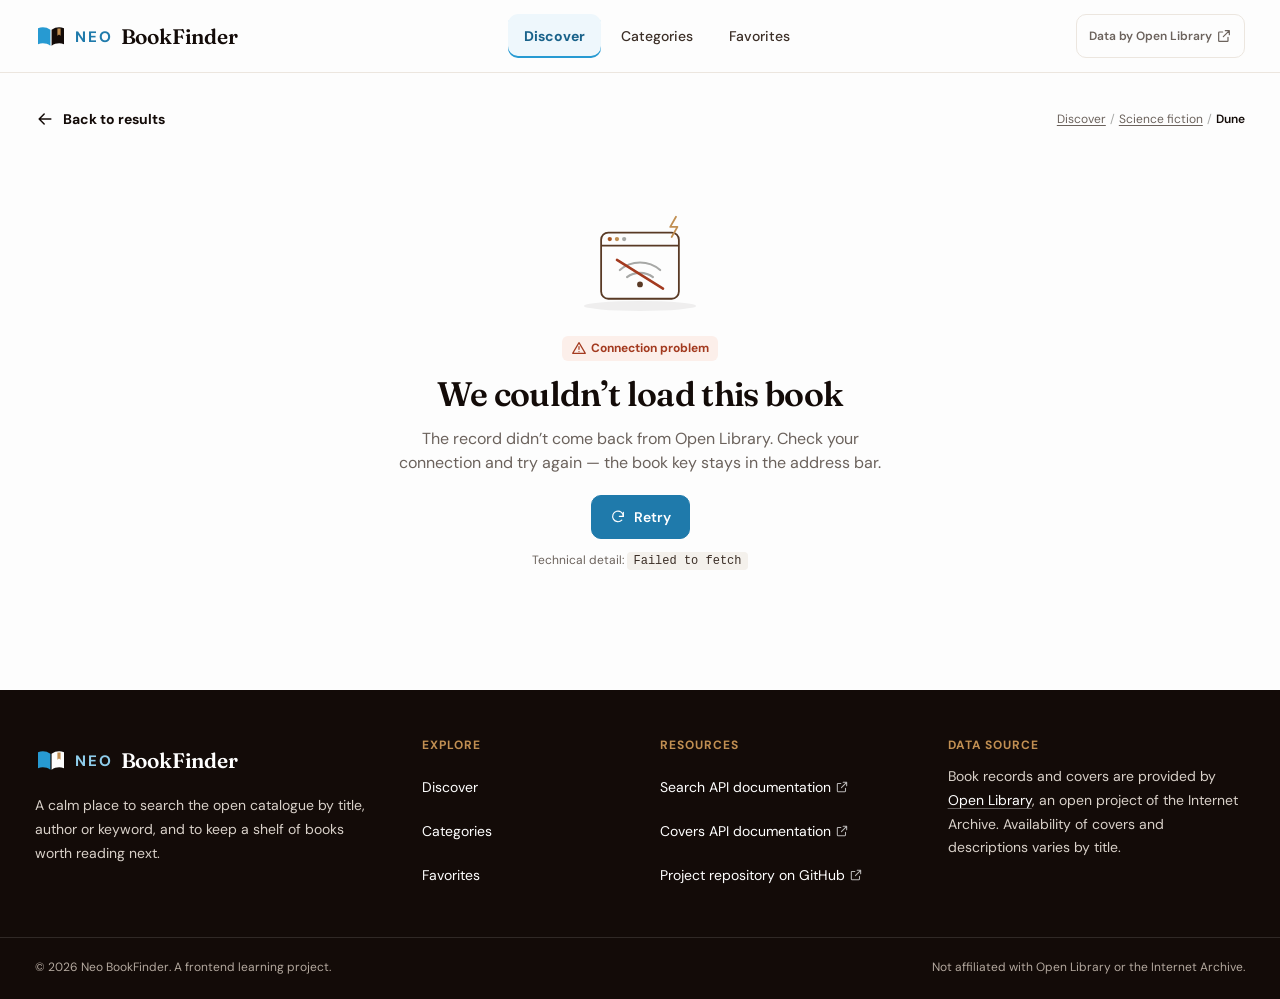
==== commit fe8ce331: "Wire the new scripts into the pages Adds the script tags and the behaviour hooks the controllers nee" ====
--- a/book-detail.html
+++ b/book-detail.html
@@ -127,7 +127,7 @@
         <ul class="site-footer__links" role="list">
           <li><a href="https://openlibrary.org/dev/docs/api/search" rel="noopener">Search API documentation <svg class="icon" viewBox="0 0 24 24" aria-hidden="true" focusable="false"><path d="M14 4h6v6M20 4l-9 9"/><path d="M18 14v5a1 1 0 0 1-1 1H5a1 1 0 0 1-1-1V7a1 1 0 0 1 1-1h5"/></svg></a></li>
           <li><a href="https://openlibrary.org/dev/docs/api/covers" rel="noopener">Covers API documentation <svg class="icon" viewBox="0 0 24 24" aria-hidden="true" focusable="false"><path d="M14 4h6v6M20 4l-9 9"/><path d="M18 14v5a1 1 0 0 1-1 1H5a1 1 0 0 1-1-1V7a1 1 0 0 1 1-1h5"/></svg></a></li>
-          <li><a href="#" data-placeholder="repository-url">Project repository (link to come)</a></li>
+          <li><a href="https://github.com/rmit-nct/Book-Finder" rel="noopener">Project repository on GitHub <svg class="icon" viewBox="0 0 24 24" aria-hidden="true" focusable="false"><path d="M14 4h6v6M20 4l-9 9"/><path d="M18 14v5a1 1 0 0 1-1 1H5a1 1 0 0 1-1-1V7a1 1 0 0 1 1-1h5"/></svg></a></li>
         </ul>
       </nav>
       <div class="site-footer__attr">
@@ -140,5 +140,11 @@
       <p>Not affiliated with Open Library or the Internet Archive.</p>
     </div>
   </footer>
+
+  <!-- Behaviour. Plain scripts in dependency order — no bundler, no modules. -->
+  <script src="js/api.js"></script>
+  <script src="js/favorites.js"></script>
+  <script src="js/render.js"></script>
+  <script src="js/detail.js"></script>
 </body>
 </html>
--- a/css/styles.css
+++ b/css/styles.css
@@ -1648,3 +1648,22 @@
   .book-card:hover,
   .book-card:hover .book-card__cover img { transform: none; }
 }
+
+/* 17. Behaviour hooks (Phase 2) ------------------------------------------------------ */
+
+/* The toolbar, the grid, Load More and the state host are switched with the
+   `hidden` attribute. Several of those elements set their own `display`, which
+   would otherwise win over the attribute's built-in styling. */
+[hidden] { display: none !important; }
+
+/* The favorites shelf sits in a narrow aside, so the shared empty-favorites
+   block is shown in a tighter variant there. */
+.state--compact { padding: var(--space-4) var(--space-2); gap: var(--space-2); }
+.state--compact .state__art { width: 6rem; margin-bottom: 0; }
+.state--compact .state__title { font-size: var(--text-lg); }
+.state--compact .state__text { font-size: var(--text-sm); }
+
+/* Inline "couldn't load more" line, shown under the Load More button without
+   throwing away the results already on screen. */
+.load-more .status-line { margin-bottom: 0; text-align: center; }
+
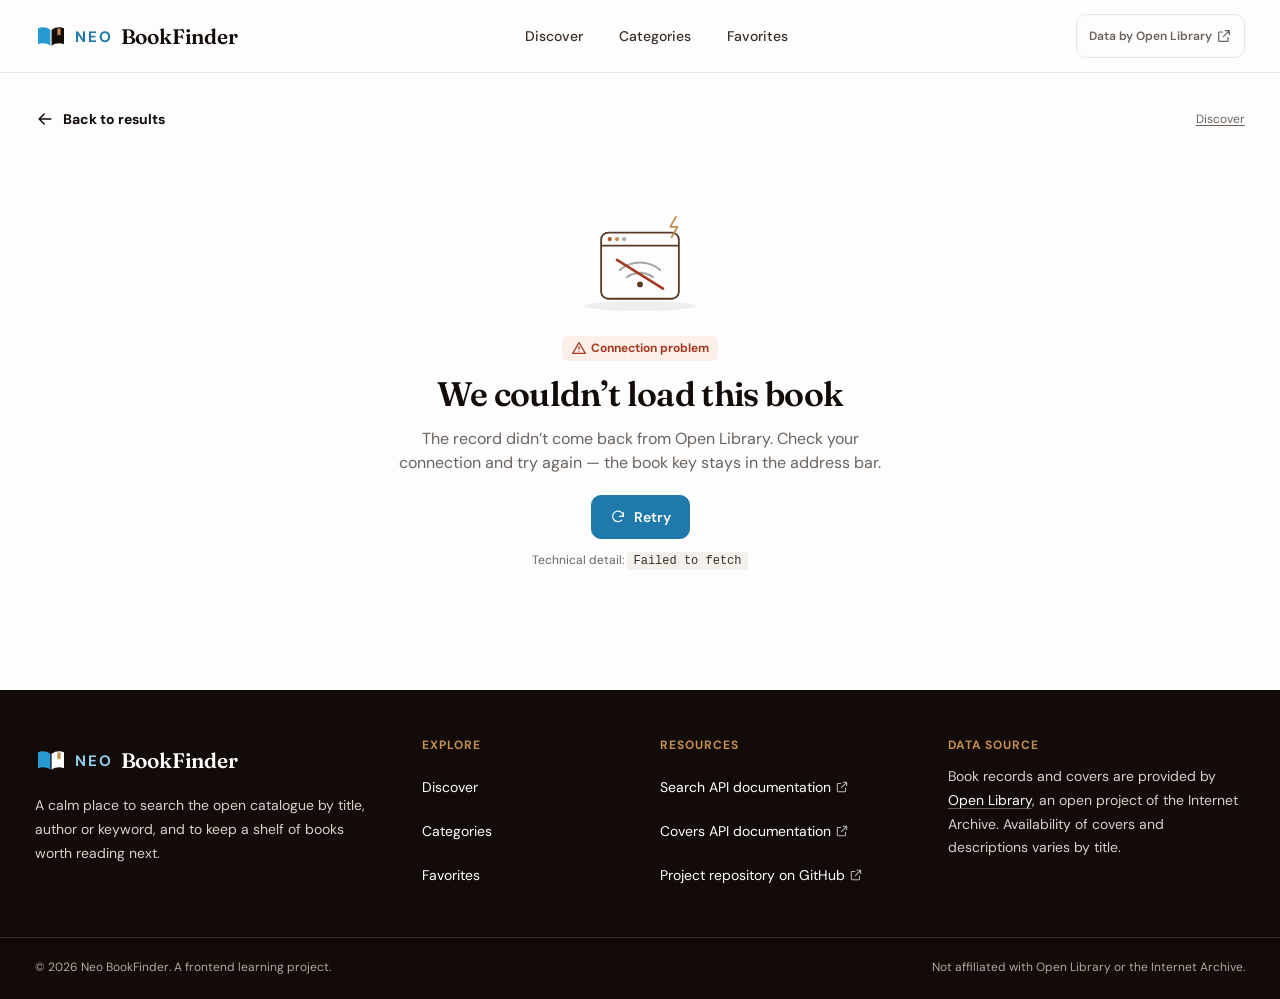
==== commit a25aca86: "Clean up the Book Details page and announce loaded records" ====
--- a/book-detail.html
+++ b/book-detail.html
@@ -3,8 +3,8 @@
 <head>
   <meta charset="utf-8">
   <meta name="viewport" content="width=device-width, initial-scale=1">
-  <title>Dune — Book details · Neo BookFinder</title>
-  <meta name="description" content="Static preview of the Neo BookFinder book detail view.">
+  <title>Book details · Neo BookFinder</title>
+  <meta name="description" content="Open a book to read its description, subjects and edition information, with records and covers from Open Library.">
   <meta name="theme-color" content="#FDFDFD">
   <link rel="icon" href="assets/favicon.svg" type="image/svg+xml">
   <link rel="preconnect" href="https://fonts.googleapis.com">
@@ -23,9 +23,9 @@
       </a>
       <nav class="site-nav" aria-label="Primary">
         <ul class="site-nav__list" role="list">
-          <li><a class="site-nav__link" href="index.html#discover" aria-current="page">Discover</a></li>
+          <li><a class="site-nav__link" href="index.html#discover">Discover</a></li>
           <li><a class="site-nav__link" href="index.html#categories">Categories</a></li>
-          <li><a class="site-nav__link" href="index.html#favorites">Favorites <span class="count-badge" aria-label="2 saved">2</span></a></li>
+          <li><a class="site-nav__link" href="index.html#favorites">Favorites <span class="count-badge" aria-label="0 saved" hidden>0</span></a></li>
         </ul>
       </nav>
       <a class="header-link" href="https://openlibrary.org/" rel="noopener">
@@ -40,68 +40,20 @@
       <div class="detail-topbar">
         <a class="back-link" href="index.html#results"><svg class="icon" viewBox="0 0 24 24" aria-hidden="true" focusable="false"><path d="M19 12H5M11 6l-6 6 6 6"/></svg>Back to results</a>
         <nav aria-label="Breadcrumb">
+          <!-- Rebuilt by js/detail.js with the subject and title of the loaded work -->
           <ol class="breadcrumb">
             <li><a href="index.html#discover">Discover</a></li>
-            <li><a href="index.html#categories">Science fiction</a></li>
-            <li><span aria-current="page">Dune</span></li>
           </ol>
         </nav>
       </div>
-      <!-- DetailView · Phase 2 can render this inside a page or a <dialog> -->
-      <article class="detail" id="detail" aria-labelledby="detail-title" data-component="detail-view">
-        <div class="detail__media">
-          <div class="detail__stage">
-            <div class="detail__cover"><img src="assets/covers/dune.svg" alt="Cover of Dune by Frank Herbert" width="200" height="300"></div>
-          </div>
-          <div class="detail__actions">
-            <button class="btn btn--lg fav-toggle" id="detail-favorite" type="button" aria-pressed="true"><svg class="icon" viewBox="0 0 24 24" aria-hidden="true" focusable="false"><path d="M12 20s-7-4.35-7-10a4 4 0 0 1 7-2.65A4 4 0 0 1 19 10c0 5.65-7 10-7 10z"/></svg><span>Saved to favorites</span></button>
-            <a class="btn btn--primary btn--lg" href="https://openlibrary.org/search?q=Dune+Frank+Herbert" rel="noopener">View on Open Library<svg class="icon icon--sm" viewBox="0 0 24 24" aria-hidden="true" focusable="false"><path d="M14 4h6v6M20 4l-9 9"/><path d="M18 14v5a1 1 0 0 1-1 1H5a1 1 0 0 1-1-1V7a1 1 0 0 1 1-1h5"/></svg></a>
-          </div>
-        </div>
-        <div class="detail__content">
-          <div class="detail__intro">
-            <p class="eyebrow">Science fiction</p>
-            <h1 class="detail__title" id="detail-title">Dune</h1>
-            <p class="detail__author">by <strong>Frank Herbert</strong></p>
-          </div>
-          <dl class="facts" aria-label="Publication information">
-              <div><dt>First published</dt><dd>1965</dd></div>
-              <div><dt>Editions</dt><dd>112</dd></div>
-              <div><dt>Languages</dt><dd>18</dd></div>
-              <div><dt>Median pages</dt><dd>528</dd></div>
-          </dl>
-          <section class="detail__section" aria-labelledby="detail-about">
-            <h2 class="detail__section-title" id="detail-about">About this book</h2>
-              <div class="prose">
-                <p>On the desert planet Arrakis, the only source of the most precious substance in the known universe, House Atreides takes charge of a world it barely understands. When the family is betrayed, young Paul Atreides escapes into the deep desert and finds refuge among the Fremen, whose endurance and long-held hopes begin to reshape his future.</p>
-                <p>Herbert builds an intricate world of shifting alliances, scarce water and carefully planted prophecy, asking what happens when ecology, empire and belief collide. Part adventure and part political thriller, it remains one of the most influential novels in science fiction.</p>
-              </div>
-          </section>
-          <section class="detail__section" aria-labelledby="detail-subjects">
-            <h2 class="detail__section-title" id="detail-subjects">Subjects</h2>
-            <ul class="tag-list" role="list">
-                <li><a class="tag" href="index.html#discover">Science fiction</a></li>
-                <li><a class="tag" href="index.html#discover">Desert ecology</a></li>
-                <li><a class="tag" href="index.html#discover">Politics and power</a></li>
-                <li><a class="tag" href="index.html#discover">Prophecy</a></li>
-                <li><a class="tag" href="index.html#discover">Space colonies</a></li>
-                <li><a class="tag" href="index.html#discover">Coming of age</a></li>
-                <li><a class="tag" href="index.html#discover">Religion</a></li>
-                <li class="tag tag--more">+ 14 more subjects</li>
-            </ul>
-          </section>
-          <section class="detail__section edition-panel" aria-labelledby="detail-edition">
-            <h2 class="detail__section-title" id="detail-edition">Edition information</h2>
-            <dl class="edition-grid">
-                <div><dt><svg class="icon" viewBox="0 0 24 24" aria-hidden="true" focusable="false"><rect x="4" y="5" width="16" height="15" rx="2"/><path d="M4 10h16M9 3v4M15 3v4"/></svg>First edition</dt><dd>Chilton Books, 1965</dd></div>
-                <div><dt><svg class="icon" viewBox="0 0 24 24" aria-hidden="true" focusable="false"><path d="M4 20V6l8-3 8 3v14"/><path d="M9 20v-5h6v5M4 20h16"/></svg>Publishers</dt><dd>Chilton Books, Ace Books, Berkley, Hodder &amp; Stoughton, New English Library <span class="more">+ 26 more</span></dd></div>
-                <div><dt><svg class="icon" viewBox="0 0 24 24" aria-hidden="true" focusable="false"><circle cx="12" cy="12" r="9"/><path d="M3 12h18M12 3c2.5 2.7 3.8 5.7 3.8 9s-1.3 6.3-3.8 9c-2.5-2.7-3.8-5.7-3.8-9S9.5 5.7 12 3z"/></svg>Languages</dt><dd>English, Spanish, French, German, Italian, Portuguese <span class="more">+ 12 more</span></dd></div>
-                <div><dt><svg class="icon" viewBox="0 0 24 24" aria-hidden="true" focusable="false"><path d="M7 3h7l5 5v13H7z"/><path d="M14 3v5h5M10 13h6M10 17h6"/></svg>Sample ISBN</dt><dd>978-0-441-01359-3</dd></div>
-            </dl>
-          </section>
-          <p class="detail__source"><svg class="icon" viewBox="0 0 24 24" aria-hidden="true" focusable="false"><path d="M4 6.5C6.8 5.3 9.5 5.5 12 7v12c-2.5-1.5-5.2-1.7-8-.5z"/><path d="M20 6.5C17.2 5.3 14.5 5.5 12 7v12c2.5-1.5 5.2-1.7 8-.5z"/></svg>Record from Open Library. Details can differ between editions.</p>
-        </div>
+      <!-- DetailView: js/detail.js renders the live Open Library record here -->
+      <article class="detail" id="detail" data-component="detail-view" aria-busy="true">
+        <noscript>
+          <p class="detail__nojs">This page loads book details from Open Library with JavaScript. Turn JavaScript on to read the full record, or search for the book directly at <a href="https://openlibrary.org/" rel="noopener">openlibrary.org</a>.</p>
+        </noscript>
       </article>
+      <!-- Polite live region: announces when a record has loaded -->
+      <p class="visually-hidden" id="detail-status" role="status" aria-live="polite"></p>
     </div>
   </main>
 
--- a/css/styles.css
+++ b/css/styles.css
@@ -1383,6 +1383,17 @@
 .detail__source { display: flex; align-items: center; gap: var(--space-2); color: var(--color-text-muted); font-size: var(--text-xs); }
 .detail__source .icon { width: 1rem; height: 1rem; }
 
+/* No-JS fallback: shown only when scripts are off (inside <noscript>) */
+.detail__nojs {
+  padding: var(--space-5);
+  border: 1px dashed var(--color-line-strong);
+  border-radius: var(--radius-md);
+  background: var(--color-surface-warm);
+  color: var(--color-text-soft);
+  font-size: var(--text-sm);
+  line-height: var(--leading-normal);
+}
+
 /* Missing-description notice */
 .notice {
   display: grid;
@@ -1410,6 +1421,8 @@
 }
 @media (min-width: 1024px) {
   .detail { grid-template-columns: 20rem minmax(0, 1fr); gap: var(--space-12); padding: var(--space-10); }
+  /* Keep the cover in view while reading a long description */
+  .detail__media { position: sticky; top: var(--space-6); align-self: start; }
   .detail__actions { grid-template-columns: 1fr; }
   .detail__stage { padding-block: var(--space-10); }
   .detail__cover { width: 14rem; }
